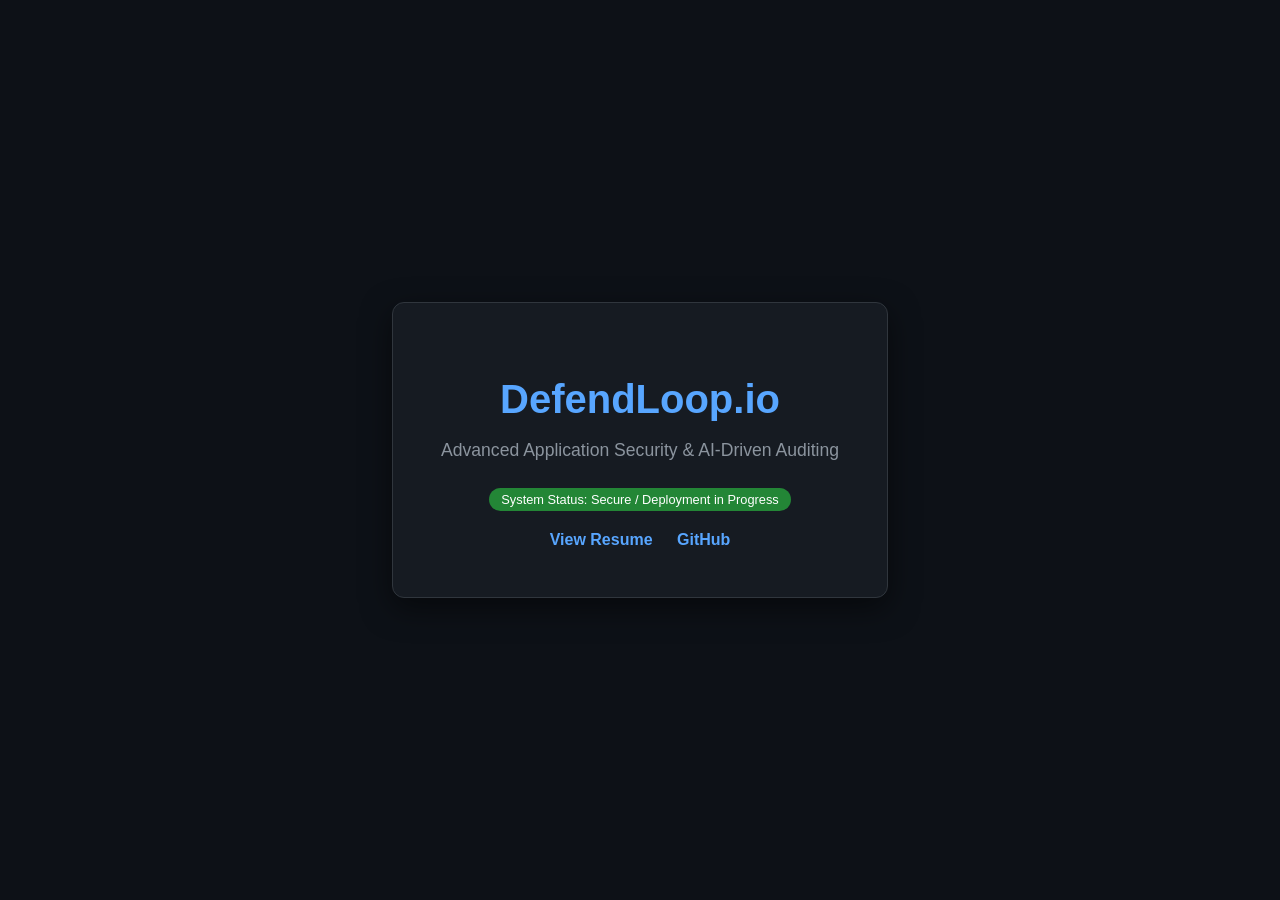
==== index.html @ 0dbe156c "Initial deploy: Sample Landing Page" ====
<!DOCTYPE html>
<html lang="en">
<head>
    <meta charset="UTF-8">
    <meta name="viewport" content="width=device-width, initial-scale=1.0">
    <title>DefendLoop | AppSec & AI Hub</title>
    <style>
        body { font-family: 'Segoe UI', Tahoma, Geneva, Verdana, sans-serif; background-color: #0d1117; color: #c9d1d9; display: flex; justify-content: center; align-items: center; height: 100vh; margin: 0; text-align: center; }
        .container { border: 1px solid #30363d; padding: 3rem; border-radius: 12px; background: #161b22; box-shadow: 0 10px 30px rgba(0,0,0,0.5); }
        h1 { color: #58a6ff; font-size: 2.5rem; margin-bottom: 0.5rem; }
        p { font-size: 1.1rem; color: #8b949e; }
        .tag { display: inline-block; background: #238636; color: white; padding: 4px 12px; border-radius: 20px; font-size: 0.8rem; margin-top: 10px; }
        .links { margin-top: 20px; }
        a { color: #58a6ff; text-decoration: none; margin: 0 10px; font-weight: bold; }
        a:hover { text-decoration: underline; }
    </style>
</head>
<body>
    <div class="container">
        <h1>DefendLoop.io</h1>
        <p>Advanced Application Security & AI-Driven Auditing</p>
        <div class="tag">System Status: Secure / Deployment in Progress</div>
        <div class="links">
            <a href="/resume">View Resume</a>
            <a href="https://github.com/vishalprajapati2k25">GitHub</a>
        </div>
    </div>
</body>
</html>
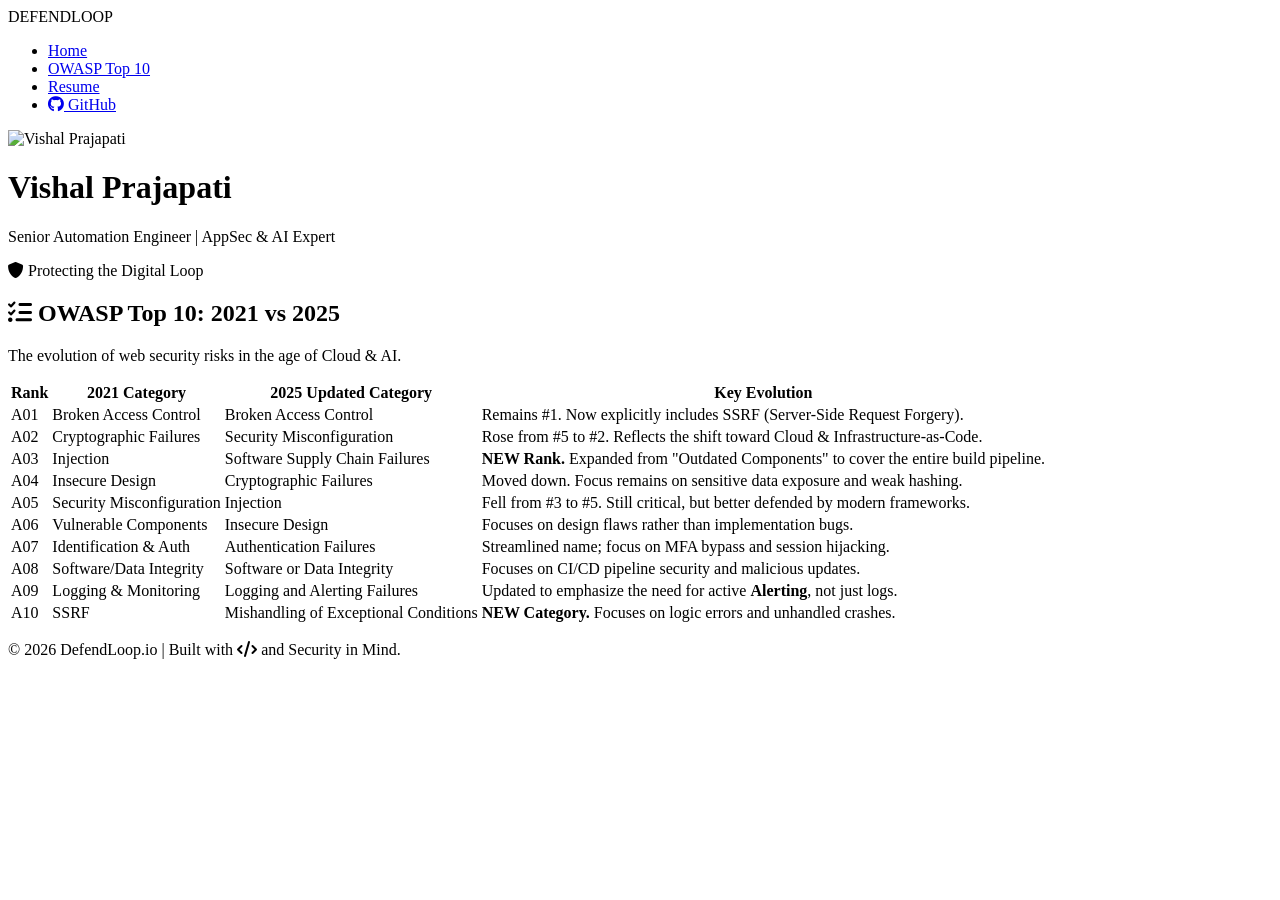
==== commit b2478781: "Update index.html" ====
--- a/index.html
+++ b/index.html
@@ -4,26 +4,113 @@
     <meta charset="UTF-8">
     <meta name="viewport" content="width=device-width, initial-scale=1.0">
     <title>DefendLoop | AppSec & AI Hub</title>
-    <style>
-        body { font-family: 'Segoe UI', Tahoma, Geneva, Verdana, sans-serif; background-color: #0d1117; color: #c9d1d9; display: flex; justify-content: center; align-items: center; height: 100vh; margin: 0; text-align: center; }
-        .container { border: 1px solid #30363d; padding: 3rem; border-radius: 12px; background: #161b22; box-shadow: 0 10px 30px rgba(0,0,0,0.5); }
-        h1 { color: #58a6ff; font-size: 2.5rem; margin-bottom: 0.5rem; }
-        p { font-size: 1.1rem; color: #8b949e; }
-        .tag { display: inline-block; background: #238636; color: white; padding: 4px 12px; border-radius: 20px; font-size: 0.8rem; margin-top: 10px; }
-        .links { margin-top: 20px; }
-        a { color: #58a6ff; text-decoration: none; margin: 0 10px; font-weight: bold; }
-        a:hover { text-decoration: underline; }
-    </style>
+    <link rel="stylesheet" href="style.css">
+    <link rel="stylesheet" href="https://cdnjs.cloudflare.com/ajax/libs/font-awesome/6.0.0/css/all.min.css">
 </head>
 <body>
-    <div class="container">
-        <h1>DefendLoop.io</h1>
-        <p>Advanced Application Security & AI-Driven Auditing</p>
-        <div class="tag">System Status: Secure / Deployment in Progress</div>
-        <div class="links">
-            <a href="/resume">View Resume</a>
-            <a href="https://github.com/vishalprajapati2k25">GitHub</a>
+
+    <nav class="navbar">
+        <div class="logo">DEFEND<span>LOOP</span></div>
+        <ul class="nav-links">
+            <li><a href="#home">Home</a></li>
+            <li><a href="#owasp">OWASP Top 10</a></li>
+            <li><a href="/resume">Resume</a></li>
+            <li><a href="https://github.com/vishalprajapati2k25" target="_blank"><i class="fab fa-github"></i> GitHub</a></li>
+        </ul>
+    </nav>
+
+    <header id="home" class="hero">
+        <div class="hero-content">
+            <img src="https://github.com/vishalprajapati2k25.png" alt="Vishal Prajapati" class="profile-img">
+            <h1>Vishal Prajapati</h1>
+            <p>Senior Automation Engineer | AppSec & AI Expert</p>
+            <div class="status-badge"><i class="fas fa-shield-alt"></i> Protecting the Digital Loop</div>
         </div>
-    </div>
+    </header>
+
+    <section id="owasp" class="owasp-container">
+        <h2><i class="fas fa-list-check"></i> OWASP Top 10: 2021 vs 2025</h2>
+        <p class="subtitle">The evolution of web security risks in the age of Cloud & AI.</p>
+        
+        <div class="table-wrapper">
+            <table>
+                <thead>
+                    <tr>
+                        <th>Rank</th>
+                        <th>2021 Category</th>
+                        <th>2025 Updated Category</th>
+                        <th>Key Evolution</th>
+                    </tr>
+                </thead>
+                <tbody>
+                    <tr class="highlight">
+                        <td>A01</td>
+                        <td>Broken Access Control</td>
+                        <td>Broken Access Control</td>
+                        <td>Remains #1. Now explicitly includes SSRF (Server-Side Request Forgery).</td>
+                    </tr>
+                    <tr>
+                        <td>A02</td>
+                        <td>Cryptographic Failures</td>
+                        <td>Security Misconfiguration</td>
+                        <td>Rose from #5 to #2. Reflects the shift toward Cloud & Infrastructure-as-Code.</td>
+                    </tr>
+                    <tr>
+                        <td>A03</td>
+                        <td>Injection</td>
+                        <td>Software Supply Chain Failures</td>
+                        <td><strong>NEW Rank.</strong> Expanded from "Outdated Components" to cover the entire build pipeline.</td>
+                    </tr>
+                    <tr>
+                        <td>A04</td>
+                        <td>Insecure Design</td>
+                        <td>Cryptographic Failures</td>
+                        <td>Moved down. Focus remains on sensitive data exposure and weak hashing.</td>
+                    </tr>
+                    <tr>
+                        <td>A05</td>
+                        <td>Security Misconfiguration</td>
+                        <td>Injection</td>
+                        <td>Fell from #3 to #5. Still critical, but better defended by modern frameworks.</td>
+                    </tr>
+                    <tr>
+                        <td>A06</td>
+                        <td>Vulnerable Components</td>
+                        <td>Insecure Design</td>
+                        <td>Focuses on design flaws rather than implementation bugs.</td>
+                    </tr>
+                    <tr>
+                        <td>A07</td>
+                        <td>Identification & Auth</td>
+                        <td>Authentication Failures</td>
+                        <td>Streamlined name; focus on MFA bypass and session hijacking.</td>
+                    </tr>
+                    <tr>
+                        <td>A08</td>
+                        <td>Software/Data Integrity</td>
+                        <td>Software or Data Integrity</td>
+                        <td>Focuses on CI/CD pipeline security and malicious updates.</td>
+                    </tr>
+                    <tr>
+                        <td>A09</td>
+                        <td>Logging & Monitoring</td>
+                        <td>Logging and Alerting Failures</td>
+                        <td>Updated to emphasize the need for active <strong>Alerting</strong>, not just logs.</td>
+                    </tr>
+                    <tr class="new-entry">
+                        <td>A10</td>
+                        <td>SSRF</td>
+                        <td>Mishandling of Exceptional Conditions</td>
+                        <td><strong>NEW Category.</strong> Focuses on logic errors and unhandled crashes.</td>
+                    </tr>
+                </tbody>
+            </table>
+        </div>
+    </section>
+
+    <footer>
+        <p>&copy; 2026 DefendLoop.io | Built with <i class="fas fa-code"></i> and Security in Mind.</p>
+    </footer>
+
 </body>
-</html>+</html>
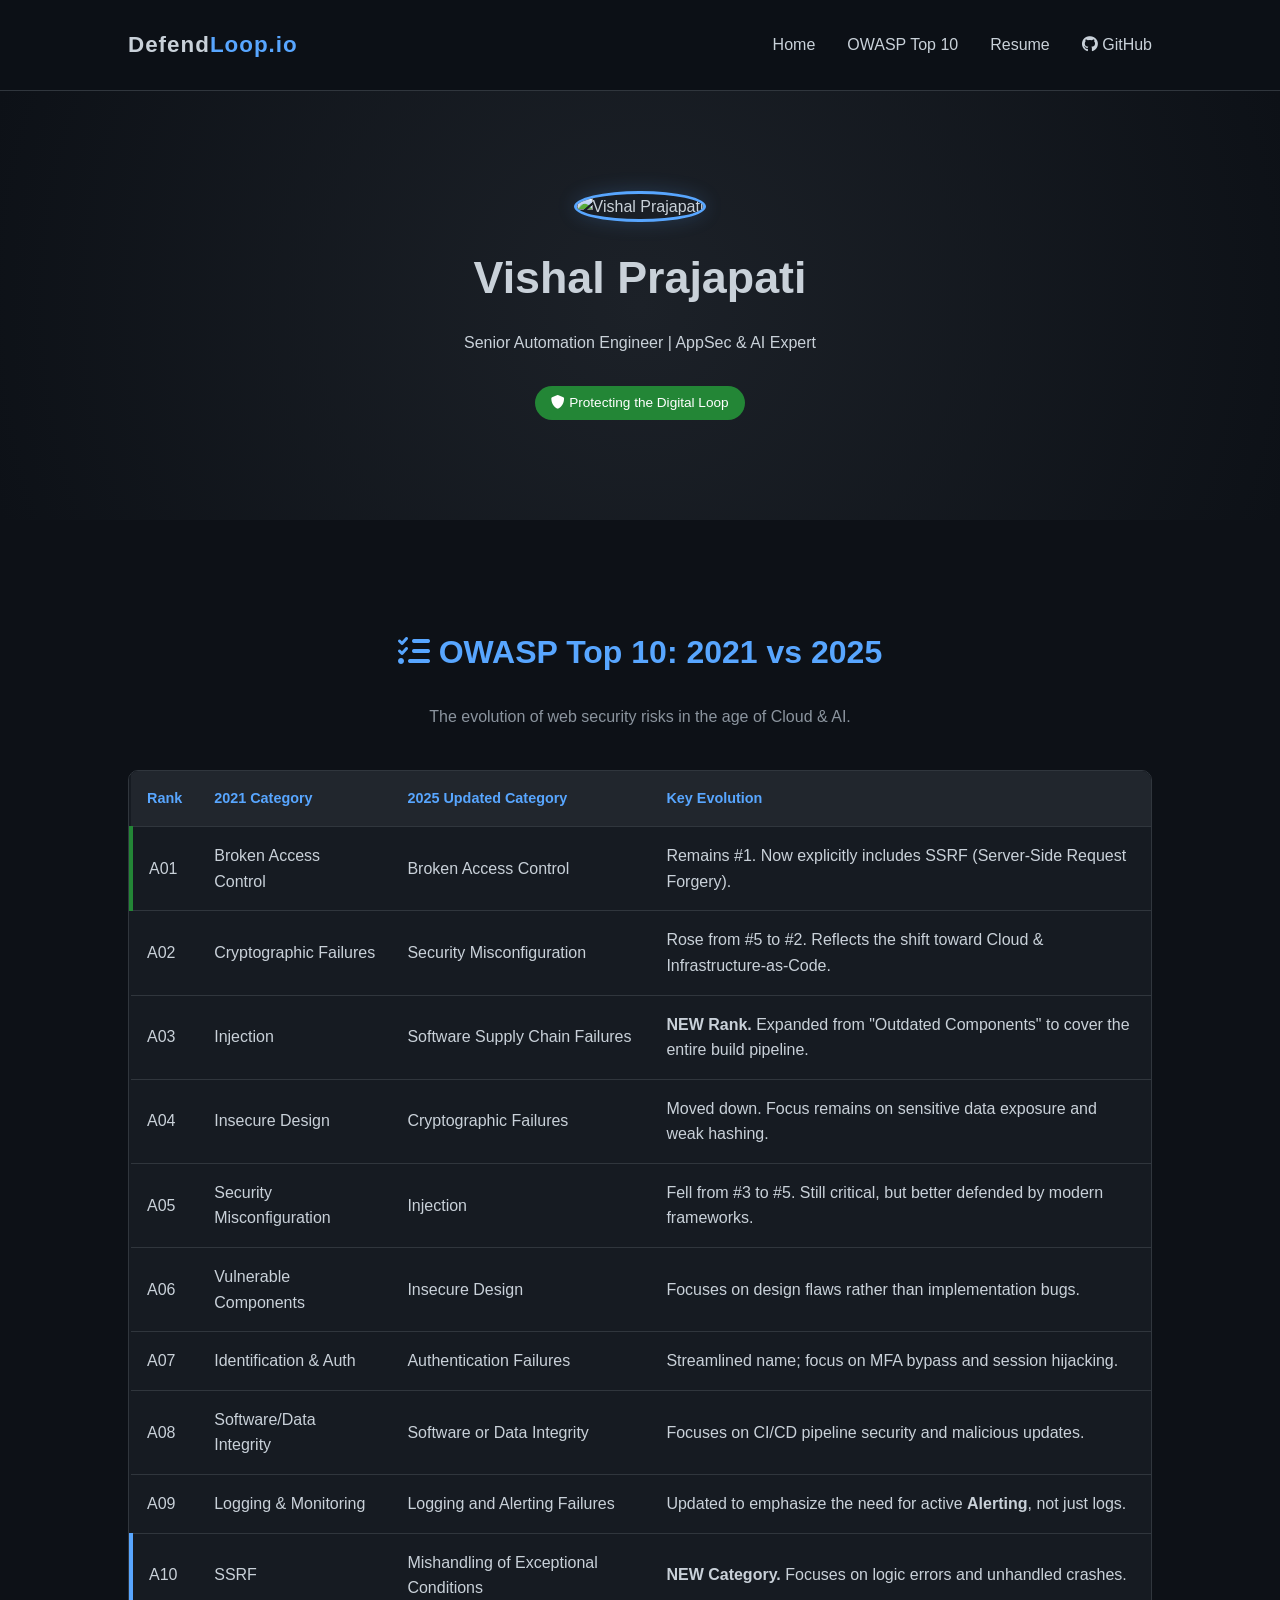
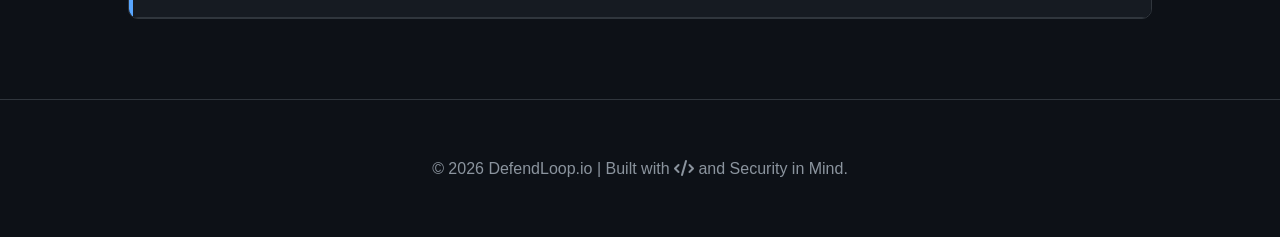
==== commit 320e208a: "adding io extension to the brand name in menu" ====
--- a/index.html
+++ b/index.html
@@ -10,7 +10,7 @@
 <body>
 
     <nav class="navbar">
-        <div class="logo">DEFEND<span>LOOP</span></div>
+        <div class="logo">Defend<span>Loop.io</span></div>
         <ul class="nav-links">
             <li><a href="#home">Home</a></li>
             <li><a href="#owasp">OWASP Top 10</a></li>
--- a/style.css
+++ b/style.css
@@ -0,0 +1,83 @@
+/* Cyber-Blue & Dark Theme */
+:root {
+    --bg-dark: #0d1117;
+    --card-bg: #161b22;
+    --accent-blue: #58a6ff;
+    --accent-green: #238636;
+    --text-primary: #c9d1d9;
+    --text-muted: #8b949e;
+    --border-color: #30363d;
+}
+
+body {
+    margin: 0;
+    font-family: -apple-system, BlinkMacSystemFont, "Segoe UI", Helvetica, Arial, sans-serif;
+    background-color: var(--bg-dark);
+    color: var(--text-primary);
+    line-height: 1.6;
+}
+
+/* Navbar */
+.navbar {
+    display: flex;
+    justify-content: space-between;
+    align-items: center;
+    padding: 1rem 10%;
+    background: rgba(13, 17, 23, 0.9);
+    backdrop-filter: blur(10px);
+    border-bottom: 1px solid var(--border-color);
+    position: sticky;
+    top: 0;
+    z-index: 1000;
+}
+
+.logo { font-weight: bold; font-size: 1.4rem; letter-spacing: 1px; }
+.logo span { color: var(--accent-blue); }
+
+.nav-links { list-style: none; display: flex; gap: 2rem; }
+.nav-links a { color: var(--text-primary); text-decoration: none; transition: 0.3s; font-weight: 500; }
+.nav-links a:hover { color: var(--accent-blue); }
+
+/* Hero Section */
+.hero {
+    padding: 100px 20px;
+    text-align: center;
+    background: radial-gradient(circle at center, #1c2128 0%, #0d1117 100%);
+}
+
+.profile-img {
+    width: 140px;
+    height: 140px;
+    border-radius: 50%;
+    border: 3px solid var(--accent-blue);
+    box-shadow: 0 0 20px rgba(88, 166, 255, 0.2);
+    margin-bottom: 20px;
+}
+
+.hero h1 { font-size: 2.8rem; margin: 0; }
+.status-badge {
+    margin-top: 15px;
+    display: inline-block;
+    background: var(--accent-green);
+    color: white;
+    padding: 6px 16px;
+    border-radius: 20px;
+    font-size: 0.85rem;
+}
+
+/* OWASP Section */
+.owasp-container { padding: 80px 10%; }
+h2 { color: var(--accent-blue); text-align: center; font-size: 2rem; }
+.subtitle { text-align: center; color: var(--text-muted); margin-bottom: 40px; }
+
+.table-wrapper { overflow-x: auto; border-radius: 10px; border: 1px solid var(--border-color); }
+table { width: 100%; border-collapse: collapse; background: var(--card-bg); }
+
+th, td { padding: 16px; text-align: left; border-bottom: 1px solid var(--border-color); }
+th { background: #21262d; font-size: 0.9rem; color: var(--accent-blue); }
+tr:hover { background: #1c2128; }
+
+.new-entry { border-left: 4px solid var(--accent-blue); }
+.highlight { border-left: 4px solid var(--accent-green); }
+
+footer { text-align: center; padding: 40px; border-top: 1px solid var(--border-color); color: var(--text-muted); }
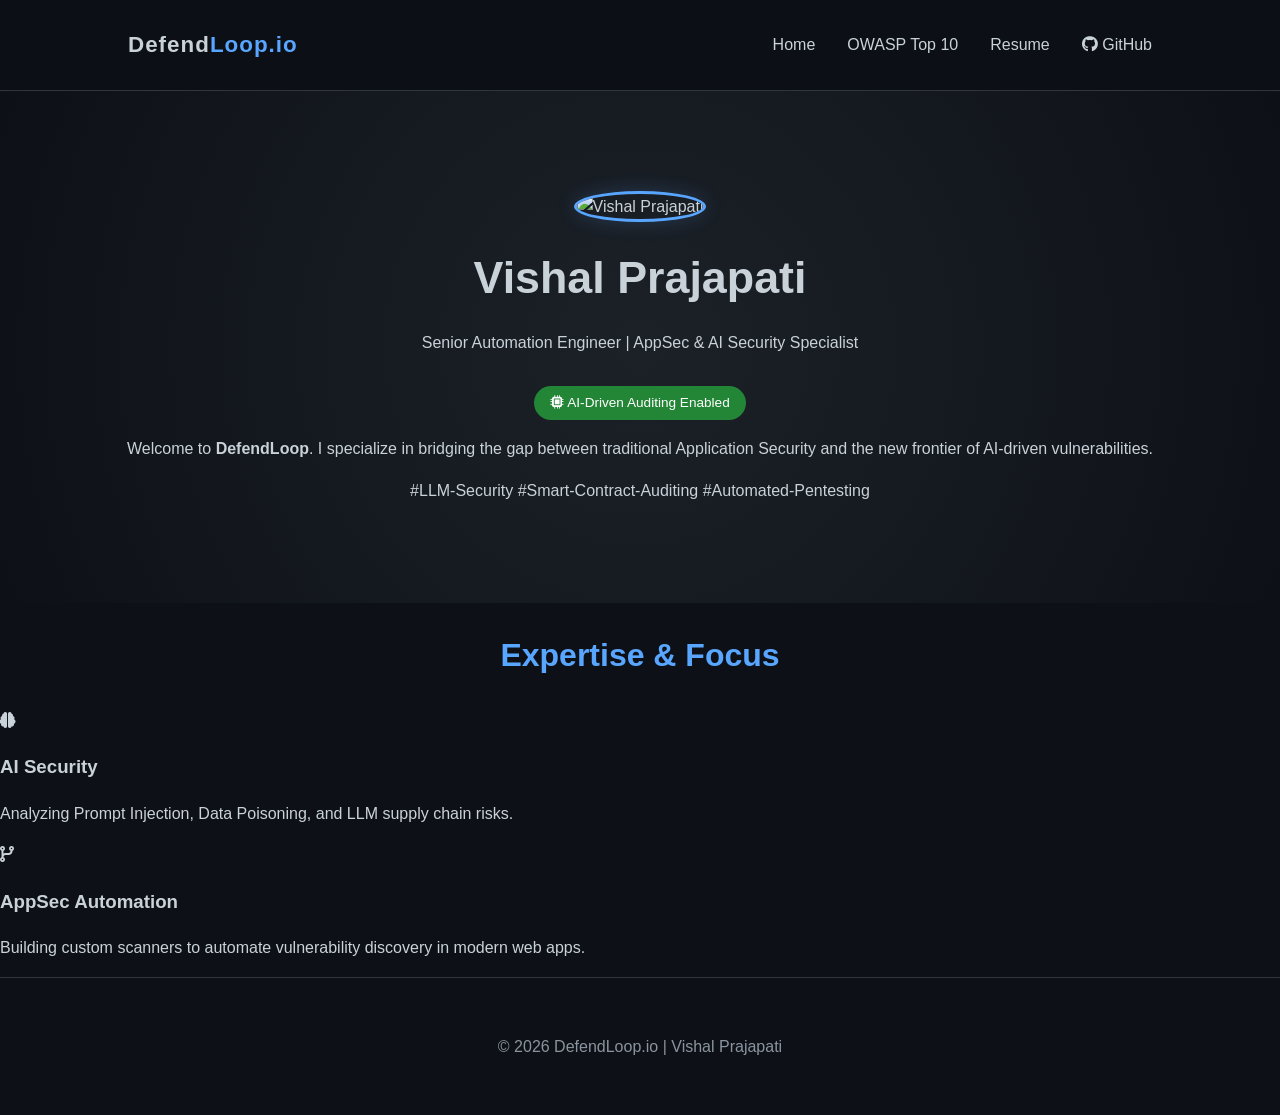
==== commit 510e79ca: "Updated index.html with new info" ====
--- a/index.html
+++ b/index.html
@@ -12,8 +12,8 @@
     <nav class="navbar">
         <div class="logo">Defend<span>Loop.io</span></div>
         <ul class="nav-links">
-            <li><a href="#home">Home</a></li>
-            <li><a href="#owasp">OWASP Top 10</a></li>
+            <li><a href="/">Home</a></li>
+            <li><a href="/owasp-top-10">OWASP Top 10</a></li>
             <li><a href="/resume">Resume</a></li>
             <li><a href="https://github.com/vishalprajapati2k25" target="_blank"><i class="fab fa-github"></i> GitHub</a></li>
         </ul>
@@ -23,93 +23,38 @@
         <div class="hero-content">
             <img src="https://github.com/vishalprajapati2k25.png" alt="Vishal Prajapati" class="profile-img">
             <h1>Vishal Prajapati</h1>
-            <p>Senior Automation Engineer | AppSec & AI Expert</p>
-            <div class="status-badge"><i class="fas fa-shield-alt"></i> Protecting the Digital Loop</div>
+            <p>Senior Automation Engineer | AppSec & AI Security Specialist</p>
+            <div class="status-badge"><i class="fas fa-microchip"></i> AI-Driven Auditing Enabled</div>
+            
+            <div class="bio-intro">
+                <p>Welcome to <strong>DefendLoop</strong>. I specialize in bridging the gap between traditional Application Security and the new frontier of AI-driven vulnerabilities.</p>
+                <div class="focus-tags">
+                    <span>#LLM-Security</span>
+                    <span>#Smart-Contract-Auditing</span>
+                    <span>#Automated-Pentesting</span>
+                </div>
+            </div>
         </div>
     </header>
 
-    <section id="owasp" class="owasp-container">
-        <h2><i class="fas fa-list-check"></i> OWASP Top 10: 2021 vs 2025</h2>
-        <p class="subtitle">The evolution of web security risks in the age of Cloud & AI.</p>
-        
-        <div class="table-wrapper">
-            <table>
-                <thead>
-                    <tr>
-                        <th>Rank</th>
-                        <th>2021 Category</th>
-                        <th>2025 Updated Category</th>
-                        <th>Key Evolution</th>
-                    </tr>
-                </thead>
-                <tbody>
-                    <tr class="highlight">
-                        <td>A01</td>
-                        <td>Broken Access Control</td>
-                        <td>Broken Access Control</td>
-                        <td>Remains #1. Now explicitly includes SSRF (Server-Side Request Forgery).</td>
-                    </tr>
-                    <tr>
-                        <td>A02</td>
-                        <td>Cryptographic Failures</td>
-                        <td>Security Misconfiguration</td>
-                        <td>Rose from #5 to #2. Reflects the shift toward Cloud & Infrastructure-as-Code.</td>
-                    </tr>
-                    <tr>
-                        <td>A03</td>
-                        <td>Injection</td>
-                        <td>Software Supply Chain Failures</td>
-                        <td><strong>NEW Rank.</strong> Expanded from "Outdated Components" to cover the entire build pipeline.</td>
-                    </tr>
-                    <tr>
-                        <td>A04</td>
-                        <td>Insecure Design</td>
-                        <td>Cryptographic Failures</td>
-                        <td>Moved down. Focus remains on sensitive data exposure and weak hashing.</td>
-                    </tr>
-                    <tr>
-                        <td>A05</td>
-                        <td>Security Misconfiguration</td>
-                        <td>Injection</td>
-                        <td>Fell from #3 to #5. Still critical, but better defended by modern frameworks.</td>
-                    </tr>
-                    <tr>
-                        <td>A06</td>
-                        <td>Vulnerable Components</td>
-                        <td>Insecure Design</td>
-                        <td>Focuses on design flaws rather than implementation bugs.</td>
-                    </tr>
-                    <tr>
-                        <td>A07</td>
-                        <td>Identification & Auth</td>
-                        <td>Authentication Failures</td>
-                        <td>Streamlined name; focus on MFA bypass and session hijacking.</td>
-                    </tr>
-                    <tr>
-                        <td>A08</td>
-                        <td>Software/Data Integrity</td>
-                        <td>Software or Data Integrity</td>
-                        <td>Focuses on CI/CD pipeline security and malicious updates.</td>
-                    </tr>
-                    <tr>
-                        <td>A09</td>
-                        <td>Logging & Monitoring</td>
-                        <td>Logging and Alerting Failures</td>
-                        <td>Updated to emphasize the need for active <strong>Alerting</strong>, not just logs.</td>
-                    </tr>
-                    <tr class="new-entry">
-                        <td>A10</td>
-                        <td>SSRF</td>
-                        <td>Mishandling of Exceptional Conditions</td>
-                        <td><strong>NEW Category.</strong> Focuses on logic errors and unhandled crashes.</td>
-                    </tr>
-                </tbody>
-            </table>
+    <section class="projects-preview">
+        <h2>Expertise & Focus</h2>
+        <div class="focus-grid">
+            <div class="focus-card">
+                <i class="fas fa-brain"></i>
+                <h3>AI Security</h3>
+                <p>Analyzing Prompt Injection, Data Poisoning, and LLM supply chain risks.</p>
+            </div>
+            <div class="focus-card">
+                <i class="fas fa-code-branch"></i>
+                <h3>AppSec Automation</h3>
+                <p>Building custom scanners to automate vulnerability discovery in modern web apps.</p>
+            </div>
         </div>
     </section>
 
     <footer>
-        <p>&copy; 2026 DefendLoop.io | Built with <i class="fas fa-code"></i> and Security in Mind.</p>
+        <p>&copy; 2026 DefendLoop.io | Vishal Prajapati</p>
     </footer>
 
 </body>
